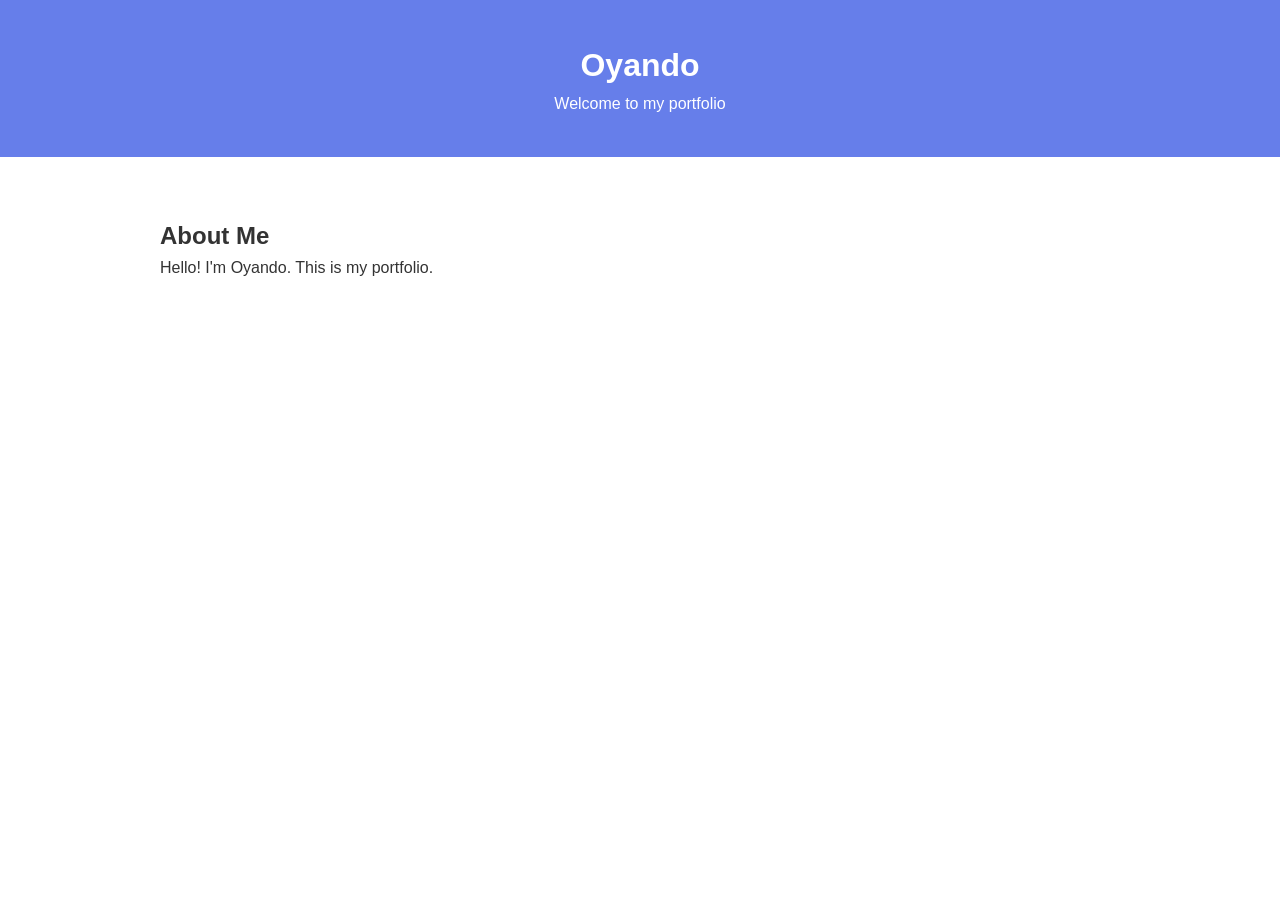
==== Desktop/index.html @ bc07da16 "Add complete to-do list app with local storage" ====
<!DOCTYPE html>
<html lang="en">
<head>
    <meta charset="UTF-8">
    <meta name="viewport" content="width=device-width, initial-scale=1.0">
    <title>Oyando's Portfolio</title>
    <link rel="stylesheet" href="style.css">
</head>
<body>
    <header>
        <h1>Oyando</h1>
        <p>Welcome to my portfolio</p>
    </header>
    <main>
        <section id="about">
            <h2>About Me</h2>
            <p>Hello! I'm Oyando. This is my portfolio.</p>
        </section>
    </main>
</body>
</html>
---- Desktop/style.css ----
* {
    margin: 0;
    padding: 0;
    box-sizing: border-box;
}

body {
    font-family: Arial, sans-serif;
    line-height: 1.6;
    color: #333;
}

header {
    background: #667eea;
    color: white;
    padding: 40px;
    text-align: center;
}

main {
    max-width: 1000px;
    margin: 40px auto;
    padding: 20px;
}
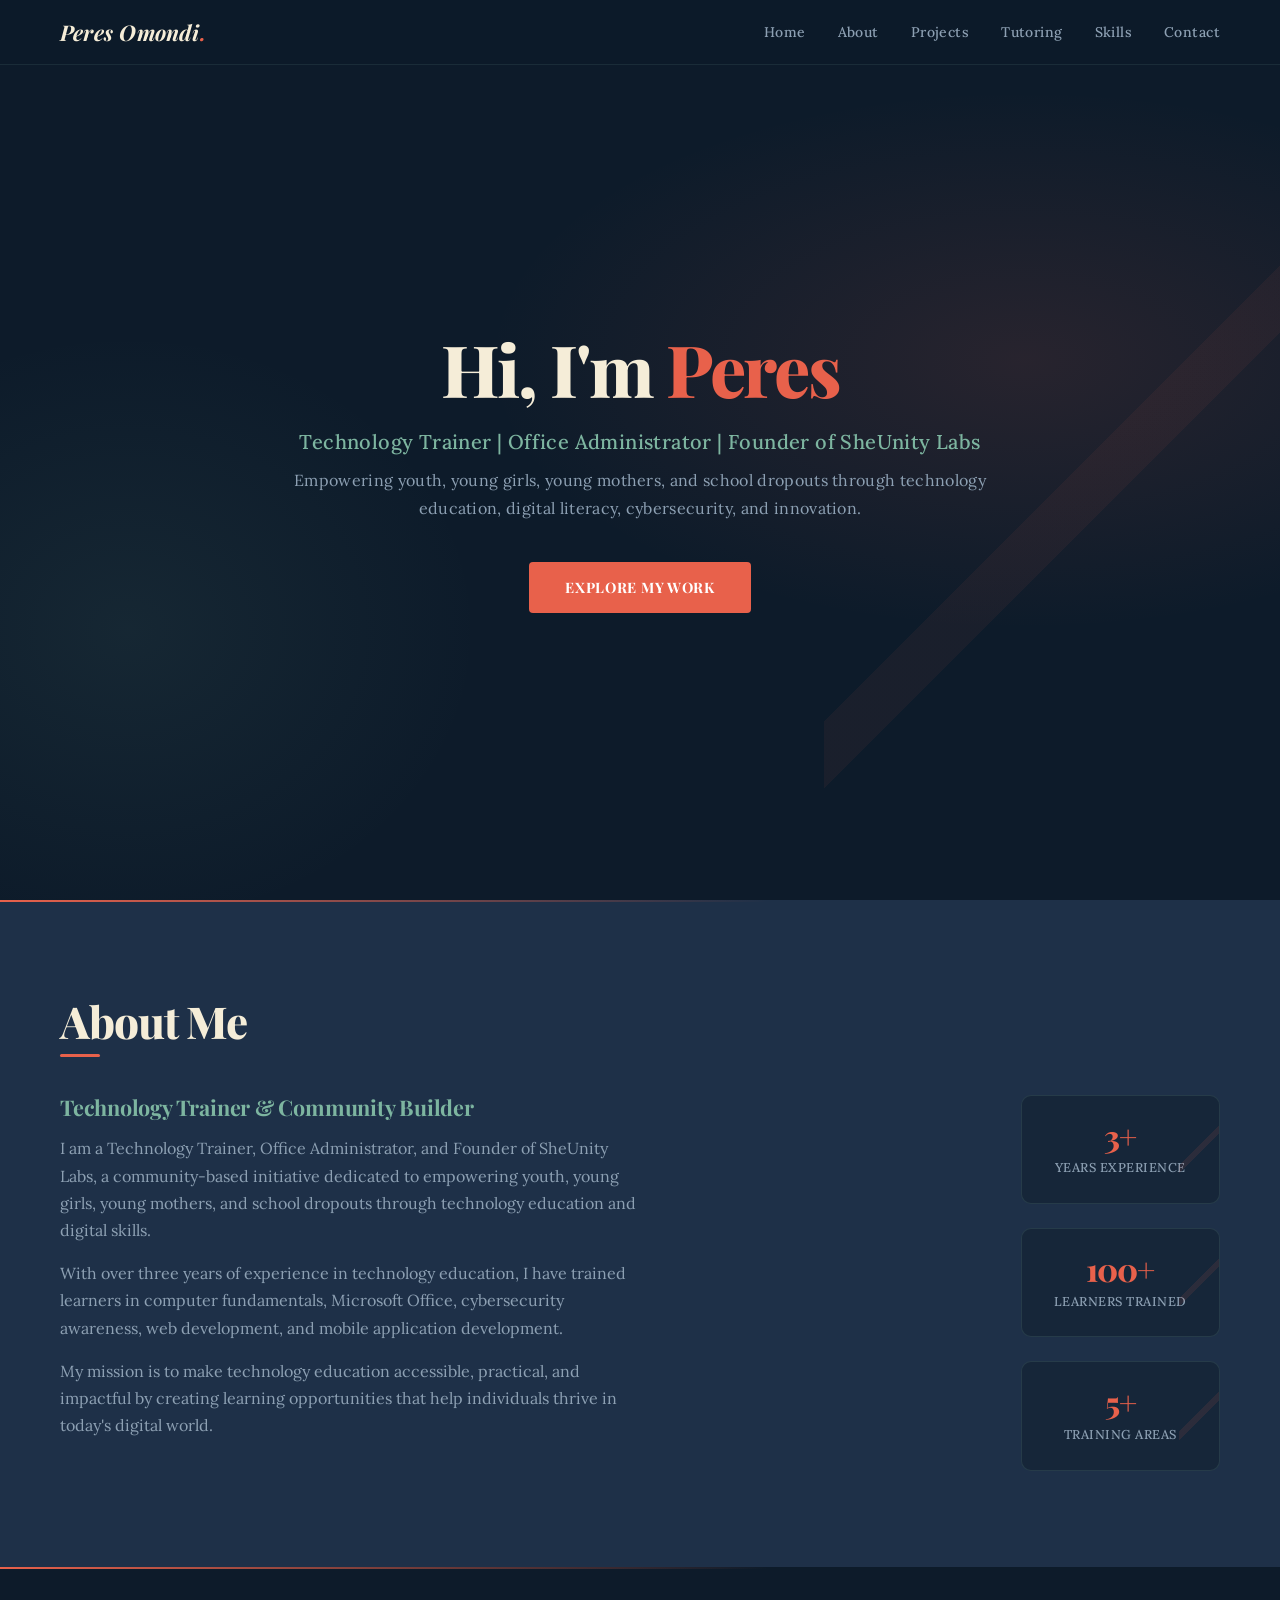
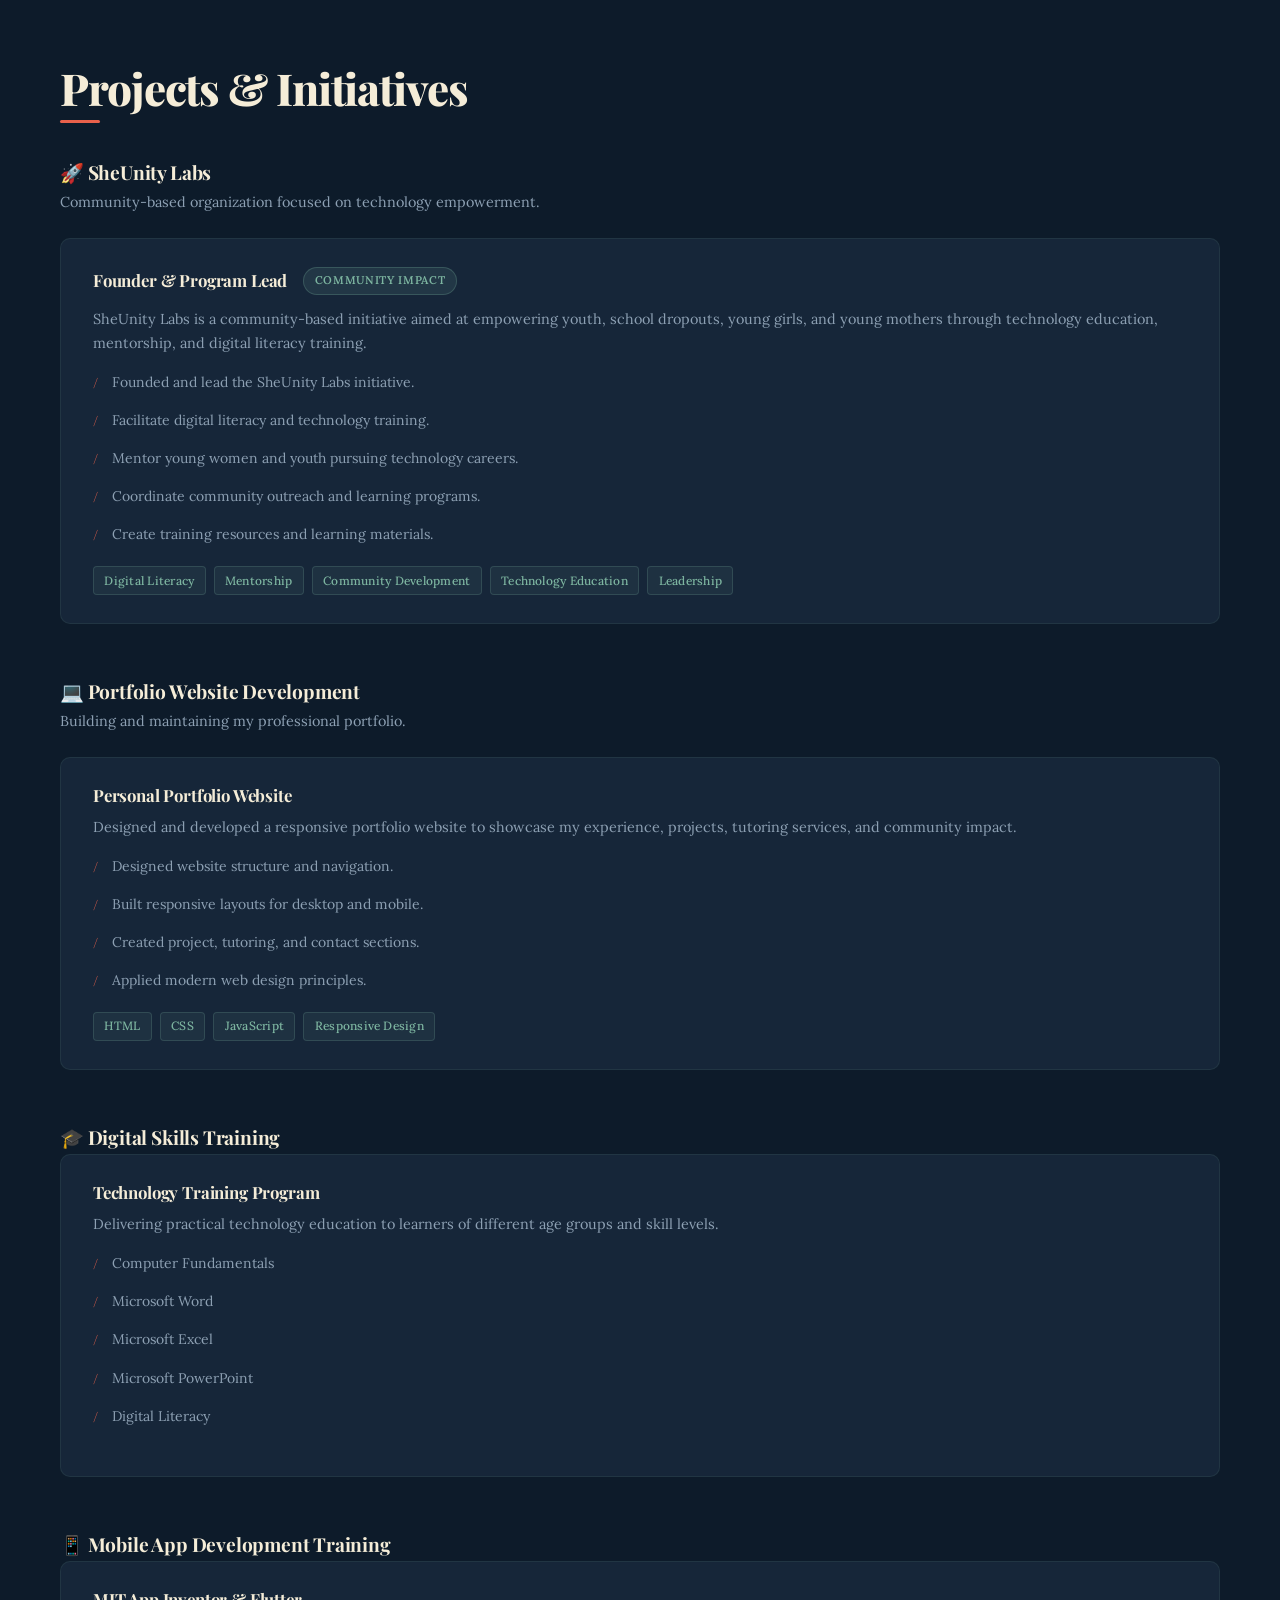
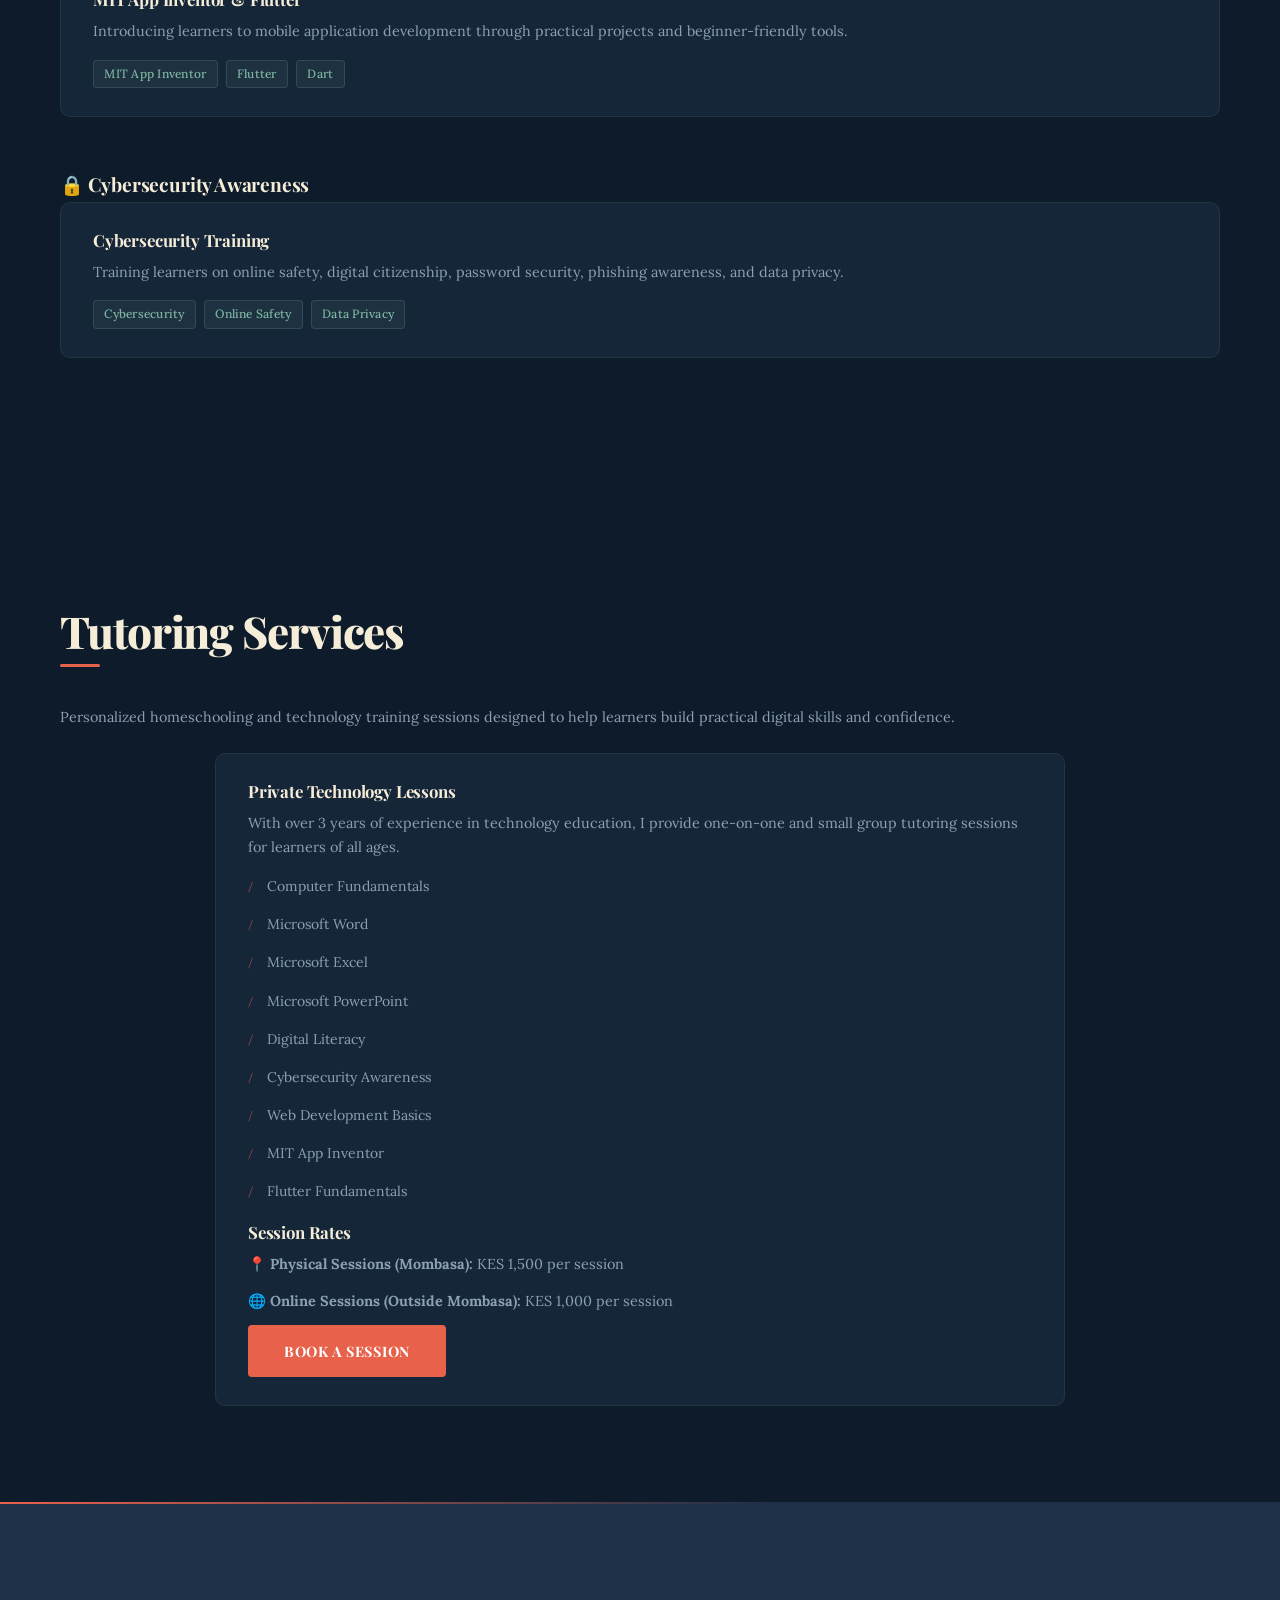
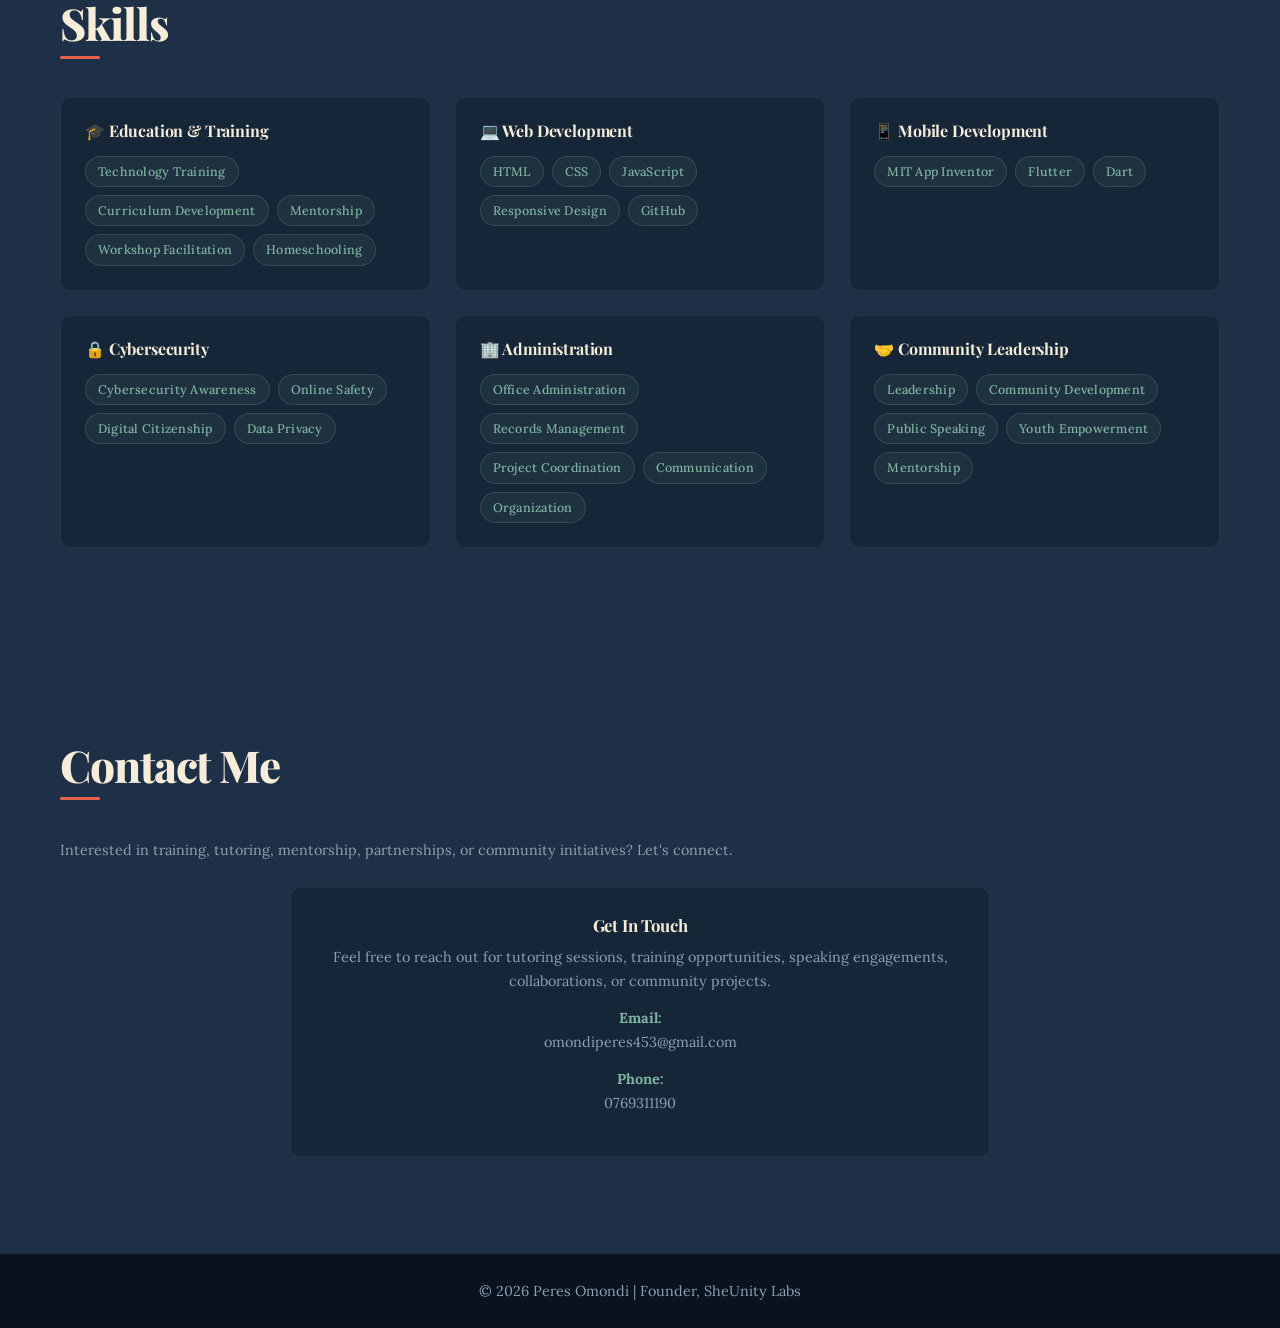
==== commit 8b4908c4: "Initial commit" ====
--- a/Desktop/index.html
+++ b/Desktop/index.html
@@ -3,19 +3,473 @@
 <head>
     <meta charset="UTF-8">
     <meta name="viewport" content="width=device-width, initial-scale=1.0">
-    <title>Oyando's Portfolio</title>
+    <title>Peres Omondi | Technology Trainer & Founder</title>
     <link rel="stylesheet" href="style.css">
 </head>
 <body>
-    <header>
-        <h1>Oyando</h1>
-        <p>Welcome to my portfolio</p>
-    </header>
-    <main>
-        <section id="about">
+
+    <!-- Navigation -->
+    <nav class="navbar">
+        <div class="container">
+            <div class="logo">Peres Omondi</div>
+
+            <ul class="nav-links">
+                <li><a href="#home">Home</a></li>
+                <li><a href="#about">About</a></li>
+                <li><a href="#projects">Projects</a></li>
+                <li><a href="#tutoring">Tutoring</a></li>
+                <li><a href="#skills">Skills</a></li>
+                <li><a href="#contact">Contact</a></li>
+            </ul>
+        </div>
+    </nav>
+
+    <!-- Hero -->
+    <section id="home" class="hero">
+        <div class="hero-content">
+
+            <h1>Hi, I'm <span>Peres</span></h1>
+
+            <p>
+                Technology Trainer | Office Administrator | Founder of SheUnity Labs
+            </p>
+
+            <p class="subtitle">
+                Empowering youth, young girls, young mothers, and school dropouts
+                through technology education, digital literacy, cybersecurity,
+                and innovation.
+            </p>
+
+            <a href="#projects" class="cta-button">
+                Explore My Work
+            </a>
+
+        </div>
+    </section>
+
+    <!-- About -->
+    <section id="about" class="about">
+
+        <div class="container">
+
             <h2>About Me</h2>
-            <p>Hello! I'm Oyando. This is my portfolio.</p>
-        </section>
-    </main>
+
+            <div class="about-content">
+
+                <div class="about-text">
+
+                    <h3>Technology Trainer & Community Builder</h3>
+
+                    <p>
+                        I am a Technology Trainer, Office Administrator, and
+                        Founder of SheUnity Labs, a community-based initiative
+                        dedicated to empowering youth, young girls, young mothers,
+                        and school dropouts through technology education and digital skills.
+                    </p>
+
+                    <p>
+                        With over three years of experience in technology education,
+                        I have trained learners in computer fundamentals,
+                        Microsoft Office, cybersecurity awareness, web development,
+                        and mobile application development.
+                    </p>
+
+                    <p>
+                        My mission is to make technology education accessible,
+                        practical, and impactful by creating learning opportunities
+                        that help individuals thrive in today's digital world.
+                    </p>
+
+                </div>
+
+                <div class="about-stats">
+
+                    <div class="stat">
+                        <h4>3+</h4>
+                        <p>Years Experience</p>
+                    </div>
+
+                    <div class="stat">
+                        <h4>100+</h4>
+                        <p>Learners Trained</p>
+                    </div>
+
+                    <div class="stat">
+                        <h4>5+</h4>
+                        <p>Training Areas</p>
+                    </div>
+
+                </div>
+
+            </div>
+
+        </div>
+
+    </section>
+
+    <!-- Projects -->
+    <section id="projects" class="projects">
+
+        <div class="container">
+
+            <h2>Projects & Initiatives</h2>
+
+            <!-- SheUnity Labs -->
+            <div class="project-category">
+
+                <h3>🚀 SheUnity Labs</h3>
+
+                <p class="category-desc">
+                    Community-based organization focused on technology empowerment.
+                </p>
+
+                <div class="project-card">
+
+                    <div class="project-header">
+                        <h4>Founder & Program Lead</h4>
+                        <span class="badge">Community Impact</span>
+                    </div>
+
+                    <p>
+                        SheUnity Labs is a community-based initiative aimed at
+                        empowering youth, school dropouts, young girls, and
+                        young mothers through technology education,
+                        mentorship, and digital literacy training.
+                    </p>
+
+                    <ul>
+                        <li>Founded and lead the SheUnity Labs initiative.</li>
+                        <li>Facilitate digital literacy and technology training.</li>
+                        <li>Mentor young women and youth pursuing technology careers.</li>
+                        <li>Coordinate community outreach and learning programs.</li>
+                        <li>Create training resources and learning materials.</li>
+                    </ul>
+
+                    <div class="tech-stack">
+                        <span>Digital Literacy</span>
+                        <span>Mentorship</span>
+                        <span>Community Development</span>
+                        <span>Technology Education</span>
+                        <span>Leadership</span>
+                    </div>
+
+                </div>
+
+            </div>
+
+            <!-- Portfolio Website -->
+            <div class="project-category">
+
+                <h3>💻 Portfolio Website Development</h3>
+
+                <p class="category-desc">
+                    Building and maintaining my professional portfolio.
+                </p>
+
+                <div class="project-card">
+
+                    <h4>Personal Portfolio Website</h4>
+
+                    <p>
+                        Designed and developed a responsive portfolio website
+                        to showcase my experience, projects, tutoring services,
+                        and community impact.
+                    </p>
+
+                    <ul>
+                        <li>Designed website structure and navigation.</li>
+                        <li>Built responsive layouts for desktop and mobile.</li>
+                        <li>Created project, tutoring, and contact sections.</li>
+                        <li>Applied modern web design principles.</li>
+                    </ul>
+
+                    <div class="tech-stack">
+                        <span>HTML</span>
+                        <span>CSS</span>
+                        <span>JavaScript</span>
+                        <span>Responsive Design</span>
+                    </div>
+
+                </div>
+
+            </div>
+
+            <!-- Digital Skills Training -->
+            <div class="project-category">
+
+                <h3>🎓 Digital Skills Training</h3>
+
+                <div class="project-card">
+
+                    <h4>Technology Training Program</h4>
+
+                    <p>
+                        Delivering practical technology education to learners
+                        of different age groups and skill levels.
+                    </p>
+
+                    <ul>
+                        <li>Computer Fundamentals</li>
+                        <li>Microsoft Word</li>
+                        <li>Microsoft Excel</li>
+                        <li>Microsoft PowerPoint</li>
+                        <li>Digital Literacy</li>
+                    </ul>
+
+                </div>
+
+            </div>
+
+            <!-- Mobile App Development -->
+            <div class="project-category">
+
+                <h3>📱 Mobile App Development Training</h3>
+
+                <div class="project-card">
+
+                    <h4>MIT App Inventor & Flutter</h4>
+
+                    <p>
+                        Introducing learners to mobile application development
+                        through practical projects and beginner-friendly tools.
+                    </p>
+
+                    <div class="tech-stack">
+                        <span>MIT App Inventor</span>
+                        <span>Flutter</span>
+                        <span>Dart</span>
+                    </div>
+
+                </div>
+
+            </div>
+
+            <!-- Cybersecurity -->
+            <div class="project-category">
+
+                <h3>🔒 Cybersecurity Awareness</h3>
+
+                <div class="project-card">
+
+                    <h4>Cybersecurity Training</h4>
+
+                    <p>
+                        Training learners on online safety, digital citizenship,
+                        password security, phishing awareness, and data privacy.
+                    </p>
+
+                    <div class="tech-stack">
+                        <span>Cybersecurity</span>
+                        <span>Online Safety</span>
+                        <span>Data Privacy</span>
+                    </div>
+
+                </div>
+
+            </div>
+
+        </div>
+
+    </section>
+        <!-- Tutoring Section -->
+    <section id="tutoring" class="tutoring">
+
+        <div class="container">
+
+            <h2>Tutoring Services</h2>
+
+            <p class="category-desc">
+                Personalized homeschooling and technology training sessions designed to help learners build practical digital skills and confidence.
+            </p>
+
+            <div class="project-card">
+
+                <h4>Private Technology Lessons</h4>
+
+                <p>
+                    With over 3 years of experience in technology education,
+                    I provide one-on-one and small group tutoring sessions
+                    for learners of all ages.
+                </p>
+
+                <ul>
+                    <li>Computer Fundamentals</li>
+                    <li>Microsoft Word</li>
+                    <li>Microsoft Excel</li>
+                    <li>Microsoft PowerPoint</li>
+                    <li>Digital Literacy</li>
+                    <li>Cybersecurity Awareness</li>
+                    <li>Web Development Basics</li>
+                    <li>MIT App Inventor</li>
+                    <li>Flutter Fundamentals</li>
+                </ul>
+
+                <h4>Session Rates</h4>
+
+                <p>
+                    <strong>📍 Physical Sessions (Mombasa):</strong>
+                    KES 1,500 per session
+                </p>
+
+                <p>
+                    <strong>🌐 Online Sessions (Outside Mombasa):</strong>
+                    KES 1,000 per session
+                </p>
+
+                <a href="#contact" class="cta-button">
+                    Book a Session
+                </a>
+
+            </div>
+
+        </div>
+
+    </section>
+
+    <!-- Skills Section -->
+    <section id="skills" class="skills">
+
+        <div class="container">
+
+            <h2>Skills</h2>
+
+            <div class="skills-grid">
+
+                <div class="skill-category">
+
+                    <h3>🎓 Education & Training</h3>
+
+                    <div class="skill-badges">
+                        <span>Technology Training</span>
+                        <span>Curriculum Development</span>
+                        <span>Mentorship</span>
+                        <span>Workshop Facilitation</span>
+                        <span>Homeschooling</span>
+                    </div>
+
+                </div>
+
+                <div class="skill-category">
+
+                    <h3>💻 Web Development</h3>
+
+                    <div class="skill-badges">
+                        <span>HTML</span>
+                        <span>CSS</span>
+                        <span>JavaScript</span>
+                        <span>Responsive Design</span>
+                        <span>GitHub</span>
+                    </div>
+
+                </div>
+
+                <div class="skill-category">
+
+                    <h3>📱 Mobile Development</h3>
+
+                    <div class="skill-badges">
+                        <span>MIT App Inventor</span>
+                        <span>Flutter</span>
+                        <span>Dart</span>
+                    </div>
+
+                </div>
+
+                <div class="skill-category">
+
+                    <h3>🔒 Cybersecurity</h3>
+
+                    <div class="skill-badges">
+                        <span>Cybersecurity Awareness</span>
+                        <span>Online Safety</span>
+                        <span>Digital Citizenship</span>
+                        <span>Data Privacy</span>
+                    </div>
+
+                </div>
+
+                <div class="skill-category">
+
+                    <h3>🏢 Administration</h3>
+
+                    <div class="skill-badges">
+                        <span>Office Administration</span>
+                        <span>Records Management</span>
+                        <span>Project Coordination</span>
+                        <span>Communication</span>
+                        <span>Organization</span>
+                    </div>
+
+                </div>
+
+                <div class="skill-category">
+
+                    <h3>🤝 Community Leadership</h3>
+
+                    <div class="skill-badges">
+                        <span>Leadership</span>
+                        <span>Community Development</span>
+                        <span>Public Speaking</span>
+                        <span>Youth Empowerment</span>
+                        <span>Mentorship</span>
+                    </div>
+
+                </div>
+
+            </div>
+
+        </div>
+
+    </section>
+
+    <!-- Contact Section -->
+    <section id="contact" class="contact">
+
+        <div class="container">
+
+            <h2>Contact Me</h2>
+
+            <p class="category-desc">
+                Interested in training, tutoring, mentorship, partnerships, or community initiatives? Let's connect.
+            </p>
+
+            <div class="project-card">
+
+                <h4>Get In Touch</h4>
+
+                <p>
+                    Feel free to reach out for tutoring sessions, training opportunities,
+                    speaking engagements, collaborations, or community projects.
+                </p>
+
+                <p>
+                    <strong>Email:</strong><br>
+                    omondiperes453@gmail.com
+                </p>
+
+                <p>
+                    <strong>Phone:</strong><br>
+                    0769311190
+                </p>
+
+            </div>
+
+        </div>
+
+    </section>
+
+    <!-- Footer -->
+    <footer class="footer">
+
+        <div class="container">
+
+            <p>
+                © 2026 Peres Omondi | Founder, SheUnity Labs
+            </p>
+
+        </div>
+
+    </footer>
+
 </body>
 </html>
--- a/Desktop/style.css
+++ b/Desktop/style.css
@@ -1,24 +1,667 @@
-* {
-    margin: 0;
-    padding: 0;
-    box-sizing: border-box;
-}
+/* ===========================
+   MISS OYANDO PORTFOLIO — style.css
+   =========================== */
+
+@import url('https://fonts.googleapis.com/css2?family=Playfair+Display:ital,wght@0,600;0,700;0,800;1,400;1,600&family=Lora:ital,wght@0,400;0,500;1,400&display=swap');
+
+/* ── Reset & Base ── */
+*, *::before, *::after {
+  box-sizing: border-box;
+  margin: 0;
+  padding: 0;
+}
+
+:root {
+  --navy:    #0D1B2A;
+  --navy-mid:#1E3048;
+  --card-bg: #162639;
+  --cream:   #F5EDD8;
+  --coral:   #E8614B;
+  --sage:    #7DB5A0;
+  --muted:   #8DA0B3;
+  --white:   #FFFFFF;
+
+  --font-display: 'Playfair Display', serif;
+  --font-body:    'Lora', serif;
+
+  --radius: 4px;
+  --radius-lg: 10px;
+  --transition: 0.25s ease;
+}
+
+html { scroll-behavior: smooth; }
 
 body {
-    font-family: Arial, sans-serif;
-    line-height: 1.6;
-    color: #333;
-}
-
-header {
-    background: #667eea;
-    color: white;
-    padding: 40px;
+  background-color: var(--navy);
+  color: var(--cream);
+  font-family: var(--font-body);
+  font-size: 16px;
+  line-height: 1.7;
+  -webkit-font-smoothing: antialiased;
+}
+
+.container {
+  width: min(1160px, 92%);
+  margin-inline: auto;
+}
+
+/* ── Typography helpers ── */
+h1, h2, h3, h4 { font-family: var(--font-display); line-height: 1.15; }
+
+/* ── Navbar ── */
+.navbar {
+  position: fixed;
+  inset-block-start: 0;
+  inset-inline: 0;
+  z-index: 100;
+  background: rgba(13, 27, 42, 0.88);
+  backdrop-filter: blur(12px);
+  -webkit-backdrop-filter: blur(12px);
+  border-bottom: 1px solid rgba(125, 181, 160, 0.12);
+}
+
+.navbar .container {
+  display: flex;
+  align-items: center;
+  justify-content: space-between;
+  height: 64px;
+}
+
+.logo {
+  font-family: var(--font-display);
+  font-weight: 700;
+  font-size: 1.35rem;
+  letter-spacing: 0.01em;
+  color: var(--cream);
+  font-style: italic;
+}
+
+.logo::after {
+  content: '.';
+  color: var(--coral);
+}
+
+.nav-links {
+  display: flex;
+  gap: 2rem;
+  list-style: none;
+}
+
+.nav-links a {
+  font-size: 0.875rem;
+  font-weight: 500;
+  color: var(--muted);
+  text-decoration: none;
+  letter-spacing: 0.03em;
+  transition: color var(--transition);
+}
+
+.nav-links a:hover {
+  color: var(--cream);
+}
+
+/* ── Hero ── */
+.hero {
+  min-height: 100svh;
+  display: grid;
+  place-items: center;
+  padding: 120px 0 80px;
+  background:
+    radial-gradient(ellipse 70% 50% at 80% 40%, rgba(232, 97, 75, 0.12) 0%, transparent 60%),
+    radial-gradient(ellipse 50% 60% at 10% 70%, rgba(125, 181, 160, 0.08) 0%, transparent 55%),
+    var(--navy);
+  position: relative;
+  overflow: hidden;
+}
+
+/* Diagonal slash motif — the signature element */
+.hero::before {
+  content: '';
+  position: absolute;
+  inset-block-start: -10%;
+  inset-inline-end: -5%;
+  width: 520px;
+  height: 130%;
+  background: linear-gradient(
+    135deg,
+    transparent 48%,
+    rgba(232, 97, 75, 0.06) 48%,
+    rgba(232, 97, 75, 0.06) 52%,
+    transparent 52%
+  );
+  pointer-events: none;
+}
+
+.hero-content {
+  text-align: center;
+  max-width: 760px;
+  padding-inline: 1.5rem;
+}
+
+.hero-content h1 {
+  font-size: clamp(2.4rem, 6vw, 4.5rem);
+  font-weight: 800;
+  letter-spacing: -0.03em;
+  color: var(--cream);
+  margin-bottom: 1rem;
+}
+
+.hero-content h1 span { color: var(--coral); }
+
+.hero-content > p {
+  font-size: clamp(1rem, 2.2vw, 1.25rem);
+  color: var(--sage);
+  font-weight: 500;
+  letter-spacing: 0.02em;
+  margin-bottom: 0.5rem;
+}
+
+.hero-content .subtitle {
+  font-size: clamp(0.875rem, 1.8vw, 1rem);
+  color: var(--muted);
+  font-weight: 400;
+  margin-bottom: 2.5rem;
+}
+
+.cta-button {
+  display: inline-block;
+  padding: 0.85rem 2.25rem;
+  background: var(--coral);
+  color: var(--white);
+  font-family: var(--font-display);
+  font-weight: 700;
+  font-size: 0.9rem;
+  letter-spacing: 0.05em;
+  text-transform: uppercase;
+  text-decoration: none;
+  border-radius: var(--radius);
+  transition: background var(--transition), transform var(--transition), box-shadow var(--transition);
+}
+
+.cta-button:hover {
+  background: #d4503a;
+  transform: translateY(-2px);
+  box-shadow: 0 8px 24px rgba(232, 97, 75, 0.35);
+}
+
+/* ── Section shared ── */
+section {
+  padding-block: 96px;
+}
+
+section h2 {
+  font-size: clamp(1.75rem, 4vw, 2.75rem);
+  font-weight: 800;
+  letter-spacing: -0.025em;
+  margin-bottom: 3rem;
+  position: relative;
+  display: inline-block;
+}
+
+section h2::after {
+  content: '';
+  position: absolute;
+  inset-block-end: -10px;
+  inset-inline-start: 0;
+  width: 40px;
+  height: 3px;
+  background: var(--coral);
+  border-radius: 2px;
+}
+
+/* ── About ── */
+.about {
+  background: var(--navy-mid);
+  position: relative;
+}
+
+/* Slash divider motif repeated on sections */
+.about::before,
+.projects::before,
+.skills::before {
+  content: '';
+  position: absolute;
+  inset-block-start: 0;
+  inset-inline-start: 0;
+  width: 100%;
+  height: 2px;
+  background: linear-gradient(90deg, var(--coral) 0%, transparent 60%);
+}
+
+.about-content {
+  display: grid;
+  grid-template-columns: 1fr auto;
+  gap: 4rem;
+  align-items: start;
+}
+
+.about-text h3 {
+  font-size: 1.35rem;
+  font-weight: 700;
+  color: var(--sage);
+  margin-bottom: 1rem;
+  letter-spacing: -0.01em;
+}
+
+.about-text p {
+  color: var(--muted);
+  margin-bottom: 1rem;
+  max-width: 580px;
+}
+
+.about-stats {
+  display: flex;
+  flex-direction: column;
+  gap: 1.5rem;
+}
+
+.stat {
+  text-align: center;
+  padding: 1.5rem 2rem;
+  background: var(--card-bg);
+  border-radius: var(--radius-lg);
+  border: 1px solid rgba(125, 181, 160, 0.15);
+  min-width: 160px;
+  position: relative;
+  overflow: hidden;
+}
+
+/* Slash accent on stat cards */
+.stat::after {
+  content: '';
+  position: absolute;
+  inset-block-end: 0;
+  inset-inline-end: 0;
+  width: 40px;
+  height: 100%;
+  background: linear-gradient(
+    135deg,
+    transparent 47%,
+    rgba(232, 97, 75, 0.1) 47%,
+    rgba(232, 97, 75, 0.1) 53%,
+    transparent 53%
+  );
+}
+
+.stat h4 {
+  font-size: 2rem;
+  font-weight: 800;
+  color: var(--coral);
+  letter-spacing: -0.03em;
+  line-height: 1;
+}
+
+.stat p {
+  font-size: 0.8rem;
+  font-weight: 500;
+  color: var(--muted);
+  letter-spacing: 0.04em;
+  text-transform: uppercase;
+  margin-top: 0.35rem;
+}
+
+/* ── Projects ── */
+.projects {
+  background: var(--navy);
+  position: relative;
+}
+
+.project-category {
+  margin-bottom: 3.5rem;
+}
+
+.project-category > h3 {
+  font-size: 1.2rem;
+  font-weight: 700;
+  color: var(--cream);
+  margin-bottom: 0.4rem;
+  letter-spacing: -0.01em;
+}
+
+.category-desc {
+  font-size: 0.9rem;
+  color: var(--muted);
+  margin-bottom: 1.5rem;
+}
+
+.project-card {
+  background: var(--card-bg);
+  border: 1px solid rgba(125, 181, 160, 0.1);
+  border-radius: var(--radius-lg);
+  padding: 1.75rem 2rem;
+  margin-bottom: 1rem;
+  transition: border-color var(--transition), transform var(--transition);
+  position: relative;
+  overflow: hidden;
+}
+
+.project-card::before {
+  content: '';
+  position: absolute;
+  inset-block-start: 0;
+  inset-inline-start: 0;
+  width: 3px;
+  height: 100%;
+  background: var(--coral);
+  opacity: 0;
+  transition: opacity var(--transition);
+}
+
+.project-card:hover {
+  border-color: rgba(125, 181, 160, 0.3);
+  transform: translateX(4px);
+}
+
+.project-card:hover::before {
+  opacity: 1;
+}
+
+.project-header {
+  display: flex;
+  align-items: center;
+  gap: 1rem;
+  margin-bottom: 0.75rem;
+  flex-wrap: wrap;
+}
+
+.project-card h4 {
+  font-size: 1.05rem;
+  font-weight: 700;
+  color: var(--cream);
+  letter-spacing: -0.01em;
+}
+
+.badge {
+  font-size: 0.7rem;
+  font-weight: 600;
+  letter-spacing: 0.06em;
+  text-transform: uppercase;
+  color: var(--sage);
+  background: rgba(125, 181, 160, 0.12);
+  border: 1px solid rgba(125, 181, 160, 0.25);
+  padding: 0.2rem 0.65rem;
+  border-radius: 100px;
+}
+
+.project-card > h4 {
+  font-size: 1.05rem;
+  font-weight: 700;
+  color: var(--cream);
+  margin-bottom: 0.6rem;
+  letter-spacing: -0.01em;
+}
+
+.project-card p {
+  font-size: 0.9rem;
+  color: var(--muted);
+  margin-bottom: 0.75rem;
+}
+
+.project-card ul {
+  list-style: none;
+  padding-left: 0;
+  margin-bottom: 1rem;
+}
+
+.project-card ul li {
+  font-size: 0.875rem;
+  color: var(--muted);
+  padding: 0.2rem 0 0.2rem 1.2rem;
+  position: relative;
+}
+
+.project-card ul li::before {
+  content: '/';
+  position: absolute;
+  inset-inline-start: 0;
+  color: var(--coral);
+  font-weight: 700;
+  font-family: var(--font-display);
+}
+
+.tech-stack {
+  display: flex;
+  flex-wrap: wrap;
+  gap: 0.5rem;
+  margin-top: 1rem;
+}
+
+.tech-stack span {
+  font-size: 0.75rem;
+  font-weight: 500;
+  color: var(--sage);
+  background: rgba(125, 181, 160, 0.08);
+  border: 1px solid rgba(125, 181, 160, 0.2);
+  padding: 0.2rem 0.65rem;
+  border-radius: var(--radius);
+  letter-spacing: 0.02em;
+}
+
+/* ── Skills ── */
+.skills {
+  background: var(--navy-mid);
+  position: relative;
+}
+
+.skills-grid {
+  display: grid;
+  grid-template-columns: repeat(auto-fit, minmax(280px, 1fr));
+  gap: 1.5rem;
+}
+
+.skill-category {
+  background: var(--card-bg);
+  border: 1px solid rgba(125, 181, 160, 0.1);
+  border-radius: var(--radius-lg);
+  padding: 1.5rem;
+  transition: border-color var(--transition);
+}
+
+.skill-category:hover {
+  border-color: rgba(125, 181, 160, 0.3);
+}
+
+.skill-category h3 {
+  font-size: 1rem;
+  font-weight: 700;
+  color: var(--cream);
+  margin-bottom: 1rem;
+  letter-spacing: -0.01em;
+}
+
+.skill-badges {
+  display: flex;
+  flex-wrap: wrap;
+  gap: 0.5rem;
+}
+
+.skill-badges span {
+  font-size: 0.78rem;
+  font-weight: 500;
+  color: var(--sage);
+  background: rgba(125, 181, 160, 0.08);
+  border: 1px solid rgba(125, 181, 160, 0.2);
+  padding: 0.25rem 0.75rem;
+  border-radius: 100px;
+  letter-spacing: 0.02em;
+  transition: background var(--transition), color var(--transition);
+}
+
+.skill-badges span:hover {
+  background: rgba(125, 181, 160, 0.18);
+  color: var(--cream);
+}
+
+/* ── Tutoring section ── */
+.tutoring {
+  background: var(--navy);
+}
+
+/* ── Contact section ── */
+.contact {
+  background: var(--navy-mid);
+}
+
+/* ── Scrollbar styling ── */
+::-webkit-scrollbar { width: 6px; }
+::-webkit-scrollbar-track { background: var(--navy); }
+::-webkit-scrollbar-thumb { background: var(--navy-mid); border-radius: 3px; }
+::-webkit-scrollbar-thumb:hover { background: var(--muted); }
+
+/* ── Reduced motion ── */
+@media (prefers-reduced-motion: reduce) {
+  *, *::before, *::after { transition: none !important; animation: none !important; }
+  html { scroll-behavior: auto; }
+}
+
+/* ── Responsive ── */
+@media (max-width: 768px) {
+  .nav-links {
+    display: none;
+  }
+
+  .about-content {
+    grid-template-columns: 1fr;
+    gap: 2.5rem;
+  }
+
+  .about-stats {
+    flex-direction: row;
+    flex-wrap: wrap;
+    justify-content: center;
+  }
+
+  .stat {
+    min-width: 130px;
+  }
+
+  section {
+    padding-block: 64px;
+  }
+
+  .project-card {
+    padding: 1.25rem 1.25rem;
+  }
+
+  .skills-grid {
+    grid-template-columns: 1fr;
+  }
+}
+
+@media (max-width: 480px) {
+  .hero-content h1 { letter-spacing: -0.02em; }
+  .about-stats { flex-direction: column; align-items: stretch; }
+  .stat { min-width: unset; }
+}
+/* ===========================
+   EXTRA STYLES
+   =========================== */
+
+/* Tutoring */
+.tutoring .project-card {
+    max-width: 850px;
+    margin: auto;
+}
+
+/* Contact */
+.contact .project-card {
+    max-width: 700px;
+    margin: auto;
     text-align: center;
 }
 
-main {
-    max-width: 1000px;
-    margin: 40px auto;
-    padding: 20px;
+.contact strong {
+    color: var(--sage);
+}
+
+/* Footer */
+.footer {
+    background: #08131f;
+    padding: 25px 0;
+    text-align: center;
+    border-top: 1px solid rgba(125, 181, 160, 0.15);
+}
+
+.footer p {
+    color: var(--muted);
+    font-size: 0.9rem;
+}
+
+/* Better Buttons */
+.cta-button {
+    cursor: pointer;
+}
+
+.cta-button:hover {
+    transform: translateY(-3px);
+}
+
+/* Smooth card animation */
+.project-card,
+.skill-category,
+.stat {
+    transition: all 0.3s ease;
+}
+
+.project-card:hover,
+.skill-category:hover {
+    transform: translateY(-4px);
+}
+
+/* Contact Links */
+.contact a {
+    color: var(--sage);
+    text-decoration: none;
+}
+
+.contact a:hover {
+    color: var(--coral);
+}
+
+/* Better list spacing */
+.project-card ul li {
+    margin-bottom: 8px;
+}
+
+/* Mobile Improvements */
+@media (max-width: 768px) {
+
+    .hero-content {
+        padding: 0 20px;
+    }
+
+    .hero-content h1 {
+        font-size: 2.8rem;
+    }
+
+    .project-header {
+        flex-direction: column;
+        align-items: flex-start;
+    }
+
+    .tech-stack {
+        gap: 8px;
+    }
+
+    .cta-button {
+        width: 100%;
+        text-align: center;
+    }
+
+}
+
+/* Optional Hero Image */
+.hero-image {
+    width: 180px;
+    height: 180px;
+    margin: 0 auto 30px auto;
+    border-radius: 50%;
+    overflow: hidden;
+    border: 4px solid var(--coral);
+}
+
+.hero-image img {
+    width: 100%;
+    height: 100%;
+    object-fit: cover;
 }
